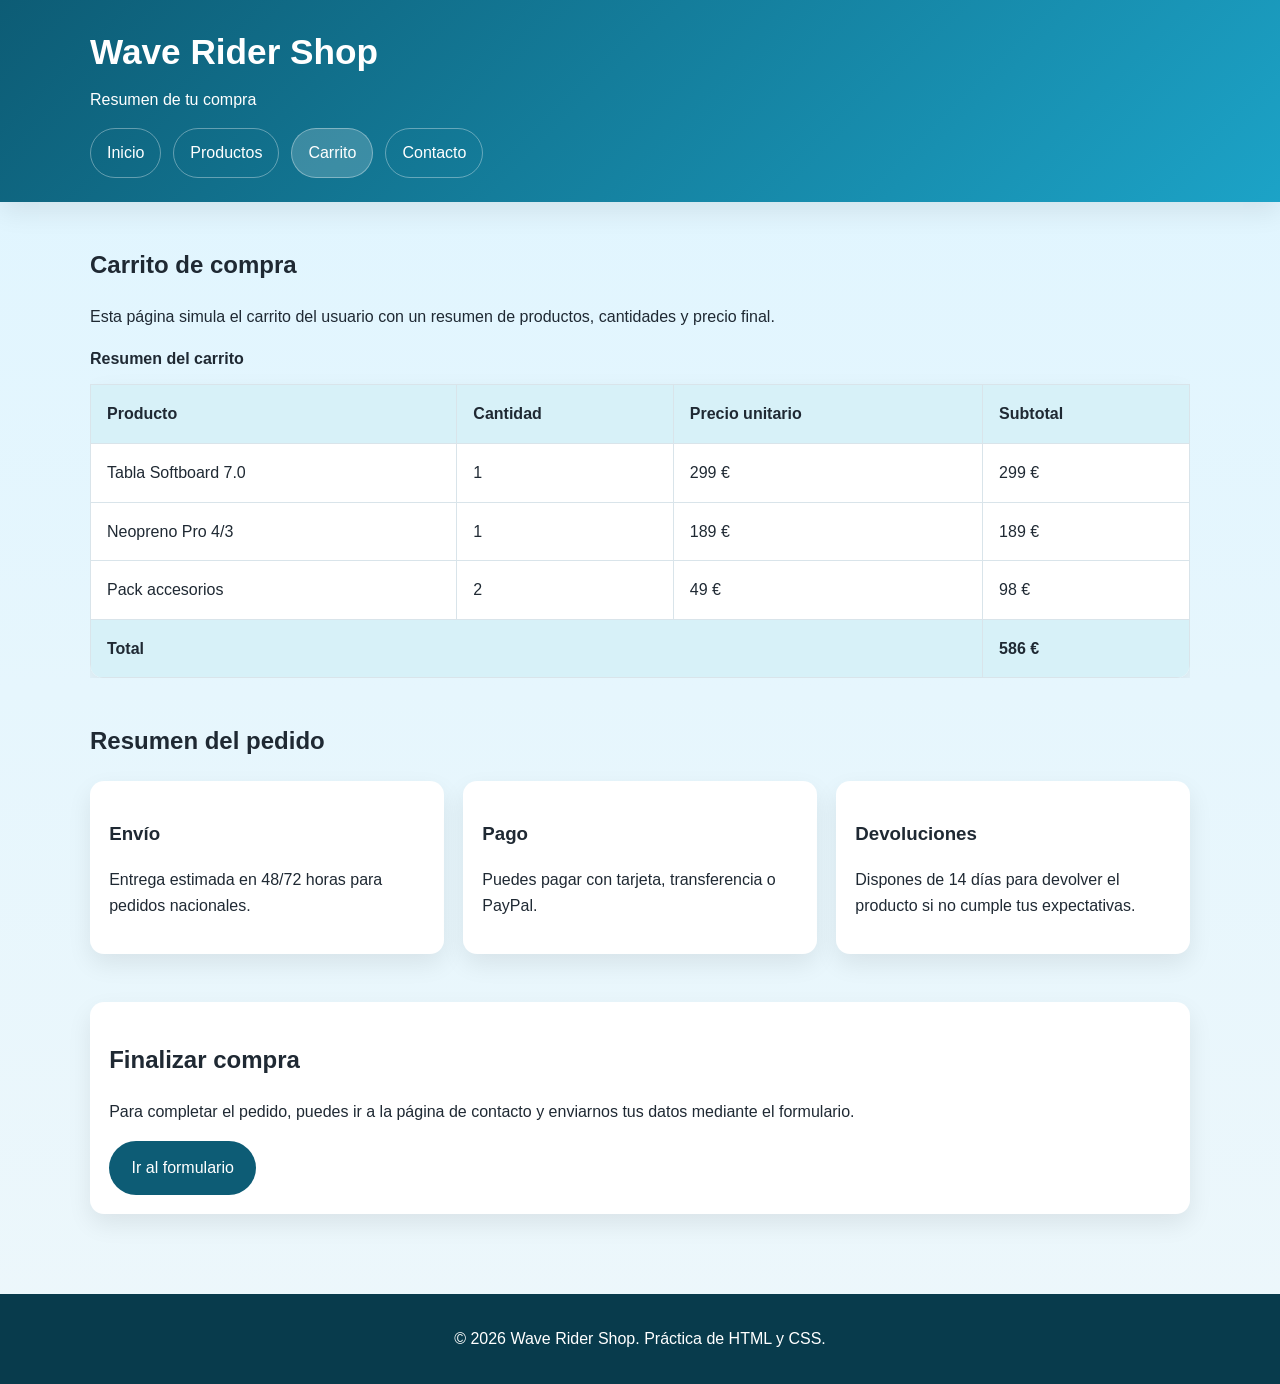
==== carrito.html @ 79ad4d6d "Primera versión web surf prueba" ====
<!DOCTYPE html>
<html lang="es">
<head>
  <meta charset="UTF-8">
  <meta name="viewport" content="width=device-width, initial-scale=1.0">
  <meta name="description" content="Carrito de compra de la tienda de surf.">
  <title>Wave Rider Shop | Carrito</title>
  <link rel="stylesheet" href="styles.css">
</head>
<body>
  <header class="site-header">
    <div class="container">
      <h1>Wave Rider Shop</h1>
      <p class="subtitle">Resumen de tu compra</p>
      <nav aria-label="Menú principal">
        <ul class="nav-list">
          <li><a href="index.html">Inicio</a></li>
          <li><a href="productos.html">Productos</a></li>
          <li><a href="carrito.html" class="active">Carrito</a></li>
          <li><a href="contacto.html">Contacto</a></li>
        </ul>
      </nav>
    </div>
  </header>

  <main class="container section">
    <section>
      <h2>Carrito de compra</h2>
      <p>
        Esta página simula el carrito del usuario con un resumen de productos, cantidades y precio final.
      </p>

      <div class="table-wrapper">
        <table>
          <caption>Resumen del carrito</caption>
          <thead>
            <tr>
              <th>Producto</th>
              <th>Cantidad</th>
              <th>Precio unitario</th>
              <th>Subtotal</th>
            </tr>
          </thead>
          <tbody>
            <tr>
              <td>Tabla Softboard 7.0</td>
              <td>1</td>
              <td>299 €</td>
              <td>299 €</td>
            </tr>
            <tr>
              <td>Neopreno Pro 4/3</td>
              <td>1</td>
              <td>189 €</td>
              <td>189 €</td>
            </tr>
            <tr>
              <td>Pack accesorios</td>
              <td>2</td>
              <td>49 €</td>
              <td>98 €</td>
            </tr>
          </tbody>
          <tfoot>
            <tr>
              <th colspan="3">Total</th>
              <th>586 €</th>
            </tr>
          </tfoot>
        </table>
      </div>
    </section>

    <section class="section">
      <h2>Resumen del pedido</h2>
      <div class="cards-grid">
        <article class="card">
          <h3>Envío</h3>
          <p>
            Entrega estimada en 48/72 horas para pedidos nacionales.
          </p>
        </article>

        <article class="card">
          <h3>Pago</h3>
          <p>
            Puedes pagar con tarjeta, transferencia o PayPal.
          </p>
        </article>

        <article class="card">
          <h3>Devoluciones</h3>
          <p>
            Dispones de 14 días para devolver el producto si no cumple tus expectativas.
          </p>
        </article>
      </div>
    </section>

    <section class="section">
      <article class="card">
        <h2>Finalizar compra</h2>
        <p>
          Para completar el pedido, puedes ir a la página de contacto y enviarnos tus datos mediante el formulario.
        </p>
        <a class="btn" href="contacto.html">Ir al formulario</a>
      </article>
    </section>
  </main>

  <footer class="site-footer">
    <div class="container">
      <p>&copy; 2026 Wave Rider Shop. Práctica de HTML y CSS.</p>
    </div>
  </footer>
</body>
</html>
---- styles.css ----
:root {
  --bg: #edf7fb;
  --primary: #0d5c75;
  --primary-dark: #083b4c;
  --accent: #1ca3c7;
  --text: #1f2933;
  --white: #ffffff;
  --shadow: 0 10px 25px rgba(0, 0, 0, 0.08);
  --radius: 14px;
}

* {
  box-sizing: border-box;
}

html {
  scroll-behavior: smooth;
}

body {
  margin: 0;
  font-family: Arial, Helvetica, sans-serif;
  line-height: 1.6;
  color: var(--text);
  background: linear-gradient(to bottom, #dff5ff, #edf7fb);
}

img {
  max-width: 100%;
  display: block;
  border-radius: 10px;
}

.container {
  width: min(1100px, 92%);
  margin: 0 auto;
}

.site-header {
  background: linear-gradient(135deg, var(--primary), var(--accent));
  color: var(--white);
  padding: 1.5rem 0;
  box-shadow: var(--shadow);
}

.site-header h1 {
  margin: 0;
  font-size: 2.2rem;
}

.subtitle {
  margin-top: 0.4rem;
  margin-bottom: 1rem;
}

.nav-list {
  list-style: none;
  padding: 0;
  margin: 0;
  display: flex;
  flex-wrap: wrap;
  gap: 0.75rem;
}

.nav-list a {
  display: inline-block;
  text-decoration: none;
  color: var(--white);
  padding: 0.7rem 1rem;
  border: 1px solid rgba(255, 255, 255, 0.35);
  border-radius: 999px;
  transition: 0.3s;
}

.nav-list a:hover,
.nav-list a.active {
  background-color: rgba(255, 255, 255, 0.18);
}

.hero {
  padding: 2rem 0;
}

.hero-grid {
  display: grid;
  grid-template-columns: 1.1fr 1fr;
  gap: 1.5rem;
  align-items: center;
}

.section {
  padding: 1.5rem 0;
}

.cards-grid {
  display: grid;
  grid-template-columns: repeat(3, 1fr);
  gap: 1.2rem;
}

.card {
  background-color: var(--white);
  padding: 1.2rem;
  border-radius: var(--radius);
  box-shadow: var(--shadow);
}

.product-card h3 {
  margin-top: 1rem;
}

.price {
  font-size: 1.2rem;
  font-weight: bold;
  color: var(--primary);
}

.btn {
  display: inline-block;
  background-color: var(--primary);
  color: var(--white);
  text-decoration: none;
  border: none;
  border-radius: 999px;
  padding: 0.9rem 1.4rem;
  cursor: pointer;
  transition: 0.3s;
  font-size: 1rem;
}

.btn:hover {
  background-color: var(--primary-dark);
}

.table-wrapper {
  overflow-x: auto;
}

table {
  width: 100%;
  border-collapse: collapse;
  background-color: var(--white);
  border-radius: var(--radius);
  overflow: hidden;
  box-shadow: var(--shadow);
}

caption {
  caption-side: top;
  text-align: left;
  font-weight: bold;
  margin-bottom: 0.8rem;
}

th,
td {
  padding: 1rem;
  border: 1px solid #d9e4ea;
  text-align: left;
}

th {
  background-color: #d7f1f8;
}

.video-wrapper {
  position: relative;
  width: 100%;
  aspect-ratio: 16 / 9;
  overflow: hidden;
  border-radius: 12px;
}

.video-wrapper iframe {
  width: 100%;
  height: 100%;
  border: 0;
}

.feature-list {
  margin: 0;
  padding-left: 1.2rem;
}

.contact-form {
  background-color: var(--white);
  padding: 1.5rem;
  border-radius: var(--radius);
  box-shadow: var(--shadow);
}

fieldset {
  border: 1px solid #cfe3ea;
  border-radius: 12px;
  margin-bottom: 1.2rem;
  padding: 1rem;
}

legend {
  font-weight: bold;
  color: var(--primary-dark);
  padding: 0 0.4rem;
}

label,
.radio-title {
  display: block;
  margin-top: 0.8rem;
  margin-bottom: 0.35rem;
  font-weight: bold;
}

input,
select,
textarea {
  width: 100%;
  padding: 0.85rem;
  border: 1px solid #b9cdd6;
  border-radius: 10px;
  font: inherit;
}

.inline-options {
  display: flex;
  gap: 1rem;
  flex-wrap: wrap;
  margin-bottom: 0.8rem;
}

.inline-options label,
.checkbox-label {
  font-weight: normal;
}

.checkbox-label input,
.inline-options input {
  width: auto;
  margin-right: 0.4rem;
}

.site-footer {
  background-color: var(--primary-dark);
  color: var(--white);
  text-align: center;
  padding: 1rem 0;
  margin-top: 2rem;
}

@media (max-width: 900px) {
  .hero-grid,
  .cards-grid {
    grid-template-columns: 1fr;
  }

  .site-header h1 {
    font-size: 1.8rem;
  }
}
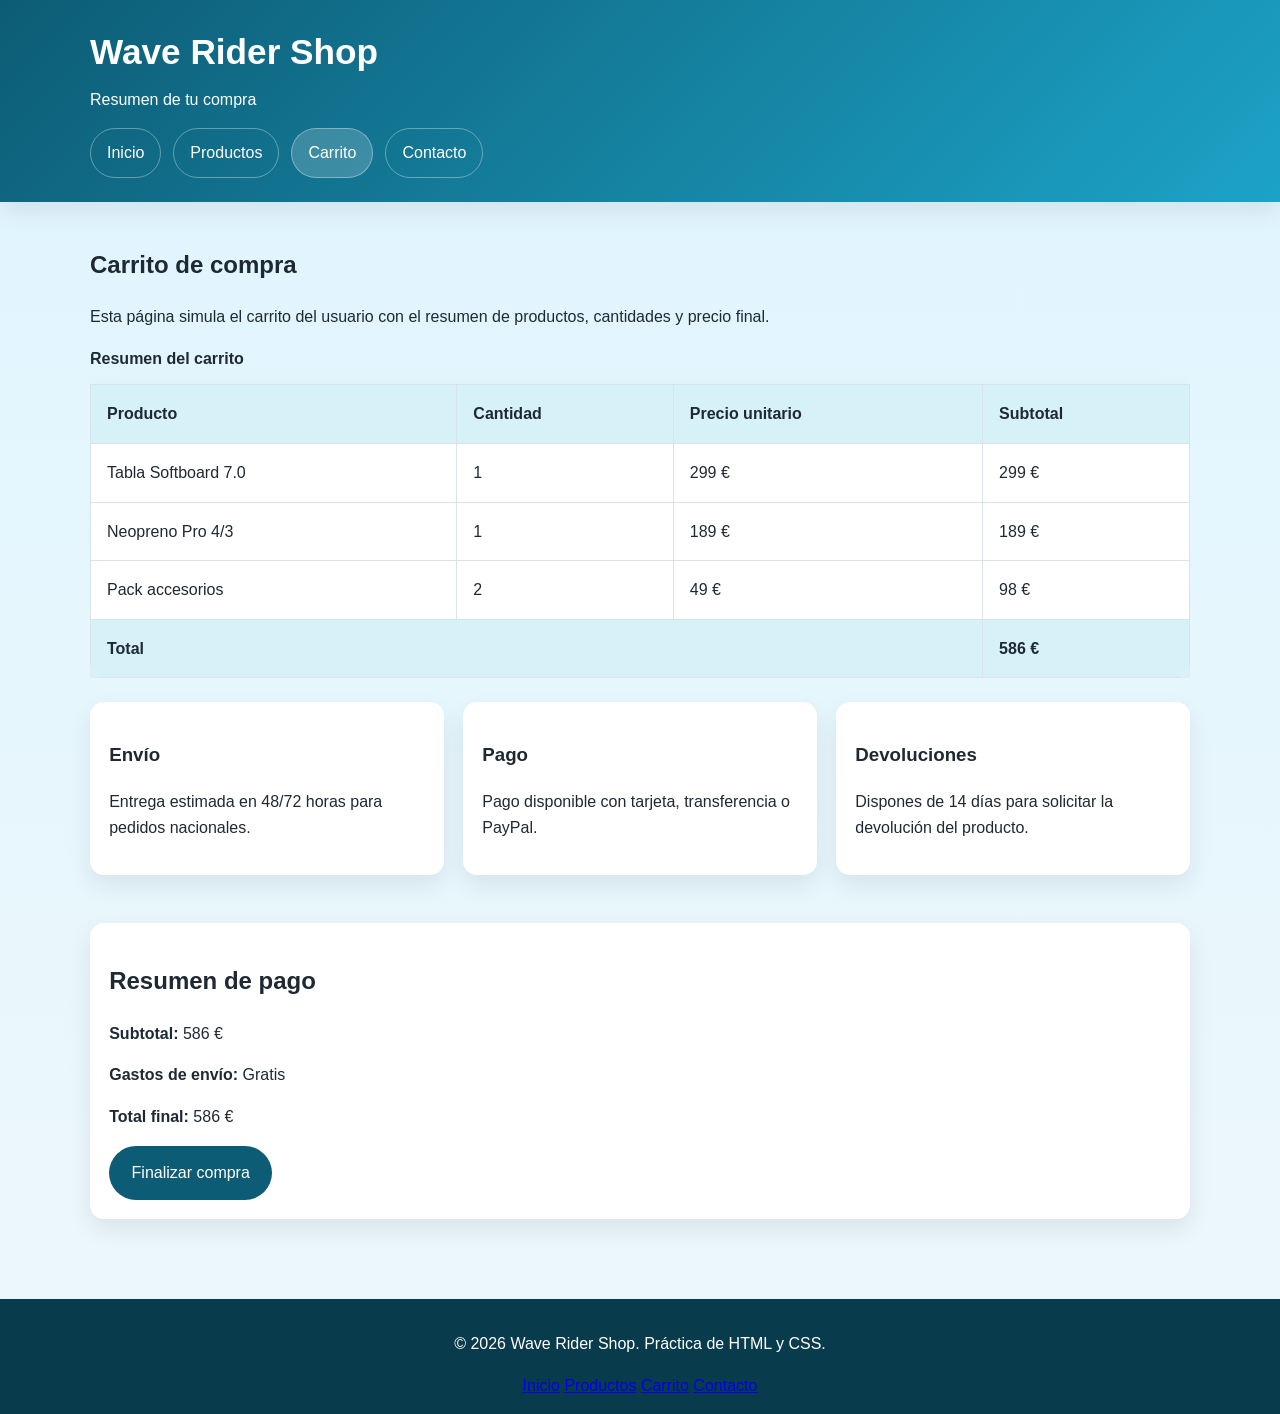
==== commit bf8e01a0: "Cambio más profesional en carrito" ====
--- a/carrito.html
+++ b/carrito.html
@@ -4,114 +4,119 @@
   <meta charset="UTF-8">
   <meta name="viewport" content="width=device-width, initial-scale=1.0">
   <meta name="description" content="Carrito de compra de la tienda de surf.">
+  <meta name="author" content="Tu nombre">
   <title>Wave Rider Shop | Carrito</title>
+  <link rel="icon" href="https://cdn-icons-png.flaticon.com/512/220/220236.png">
   <link rel="stylesheet" href="styles.css">
 </head>
 <body>
-  <header class="site-header">
-    <div class="container">
-      <h1>Wave Rider Shop</h1>
-      <p class="subtitle">Resumen de tu compra</p>
-      <nav aria-label="Menú principal">
-        <ul class="nav-list">
-          <li><a href="index.html">Inicio</a></li>
-          <li><a href="productos.html">Productos</a></li>
-          <li><a href="carrito.html" class="active">Carrito</a></li>
-          <li><a href="contacto.html">Contacto</a></li>
-        </ul>
-      </nav>
+<header class="site-header">
+  <div class="container">
+    <h1>Wave Rider Shop</h1>
+    <p class="subtitle">Resumen de tu compra</p>
+
+    <nav aria-label="Menú principal">
+      <ul class="nav-list">
+        <li><a href="index.html">Inicio</a></li>
+        <li><a href="productos.html">Productos</a></li>
+        <li><a href="carrito.html" class="active">Carrito</a></li>
+        <li><a href="contacto.html">Contacto</a></li>
+      </ul>
+    </nav>
+  </div>
+</header>
+
+<main class="container section">
+  <section>
+    <h2>Carrito de compra</h2>
+    <p>
+      Esta página simula el carrito del usuario con el resumen de productos, cantidades y precio final.
+    </p>
+
+    <div class="table-wrapper">
+      <table>
+        <caption>Resumen del carrito</caption>
+        <thead>
+        <tr>
+          <th>Producto</th>
+          <th>Cantidad</th>
+          <th>Precio unitario</th>
+          <th>Subtotal</th>
+        </tr>
+        </thead>
+        <tbody>
+        <tr>
+          <td>Tabla Softboard 7.0</td>
+          <td>1</td>
+          <td>299 €</td>
+          <td>299 €</td>
+        </tr>
+        <tr>
+          <td>Neopreno Pro 4/3</td>
+          <td>1</td>
+          <td>189 €</td>
+          <td>189 €</td>
+        </tr>
+        <tr>
+          <td>Pack accesorios</td>
+          <td>2</td>
+          <td>49 €</td>
+          <td>98 €</td>
+        </tr>
+        </tbody>
+        <tfoot>
+        <tr>
+          <th colspan="3">Total</th>
+          <th>586 €</th>
+        </tr>
+        </tfoot>
+      </table>
     </div>
-  </header>
+  </section>
 
-  <main class="container section">
-    <section>
-      <h2>Carrito de compra</h2>
-      <p>
-        Esta página simula el carrito del usuario con un resumen de productos, cantidades y precio final.
-      </p>
+  <section class="section">
+    <div class="cards-grid">
+      <article class="card">
+        <h3>Envío</h3>
+        <p>Entrega estimada en 48/72 horas para pedidos nacionales.</p>
+      </article>
 
-      <div class="table-wrapper">
-        <table>
-          <caption>Resumen del carrito</caption>
-          <thead>
-            <tr>
-              <th>Producto</th>
-              <th>Cantidad</th>
-              <th>Precio unitario</th>
-              <th>Subtotal</th>
-            </tr>
-          </thead>
-          <tbody>
-            <tr>
-              <td>Tabla Softboard 7.0</td>
-              <td>1</td>
-              <td>299 €</td>
-              <td>299 €</td>
-            </tr>
-            <tr>
-              <td>Neopreno Pro 4/3</td>
-              <td>1</td>
-              <td>189 €</td>
-              <td>189 €</td>
-            </tr>
-            <tr>
-              <td>Pack accesorios</td>
-              <td>2</td>
-              <td>49 €</td>
-              <td>98 €</td>
-            </tr>
-          </tbody>
-          <tfoot>
-            <tr>
-              <th colspan="3">Total</th>
-              <th>586 €</th>
-            </tr>
-          </tfoot>
-        </table>
-      </div>
-    </section>
+      <article class="card">
+        <h3>Pago</h3>
+        <p>Pago disponible con tarjeta, transferencia o PayPal.</p>
+      </article>
 
-    <section class="section">
-      <h2>Resumen del pedido</h2>
-      <div class="cards-grid">
-        <article class="card">
-          <h3>Envío</h3>
-          <p>
-            Entrega estimada en 48/72 horas para pedidos nacionales.
-          </p>
-        </article>
+      <article class="card">
+        <h3>Devoluciones</h3>
+        <p>Dispones de 14 días para solicitar la devolución del producto.</p>
+      </article>
+    </div>
+  </section>
 
-        <article class="card">
-          <h3>Pago</h3>
-          <p>
-            Puedes pagar con tarjeta, transferencia o PayPal.
-          </p>
-        </article>
+  <section class="section">
+    <article class="card">
+      <h2>Resumen de pago</h2>
+      <p><strong>Subtotal:</strong> 586 €</p>
+      <p><strong>Gastos de envío:</strong> Gratis</p>
+      <p><strong>Total final:</strong> 586 €</p>
+      <a class="btn" href="contacto.html">Finalizar compra</a>
+    </article>
+  </section>
+</main>
 
-        <article class="card">
-          <h3>Devoluciones</h3>
-          <p>
-            Dispones de 14 días para devolver el producto si no cumple tus expectativas.
-          </p>
-        </article>
-      </div>
-    </section>
-
-    <section class="section">
-      <article class="card">
-        <h2>Finalizar compra</h2>
-        <p>
-          Para completar el pedido, puedes ir a la página de contacto y enviarnos tus datos mediante el formulario.
-        </p>
-        <a class="btn" href="contacto.html">Ir al formulario</a>
-      </article>
-    </section>
-  </main>
-
-  <footer class="site-footer">
-    <div class="container">
+<footer class="site-footer">
+  <div class="container footer-grid">
+    <div>
       <p>&copy; 2026 Wave Rider Shop. Práctica de HTML y CSS.</p>
     </div>
-  </footer>
+
+    <div class="footer-links">
+      <a href="index.html">Inicio</a>
+      <a href="productos.html">Productos</a>
+      <a href="carrito.html">Carrito</a>
+      <a href="contacto.html">Contacto</a>
+    </div>
+  </div>
+</footer>
 </body>
 </html>
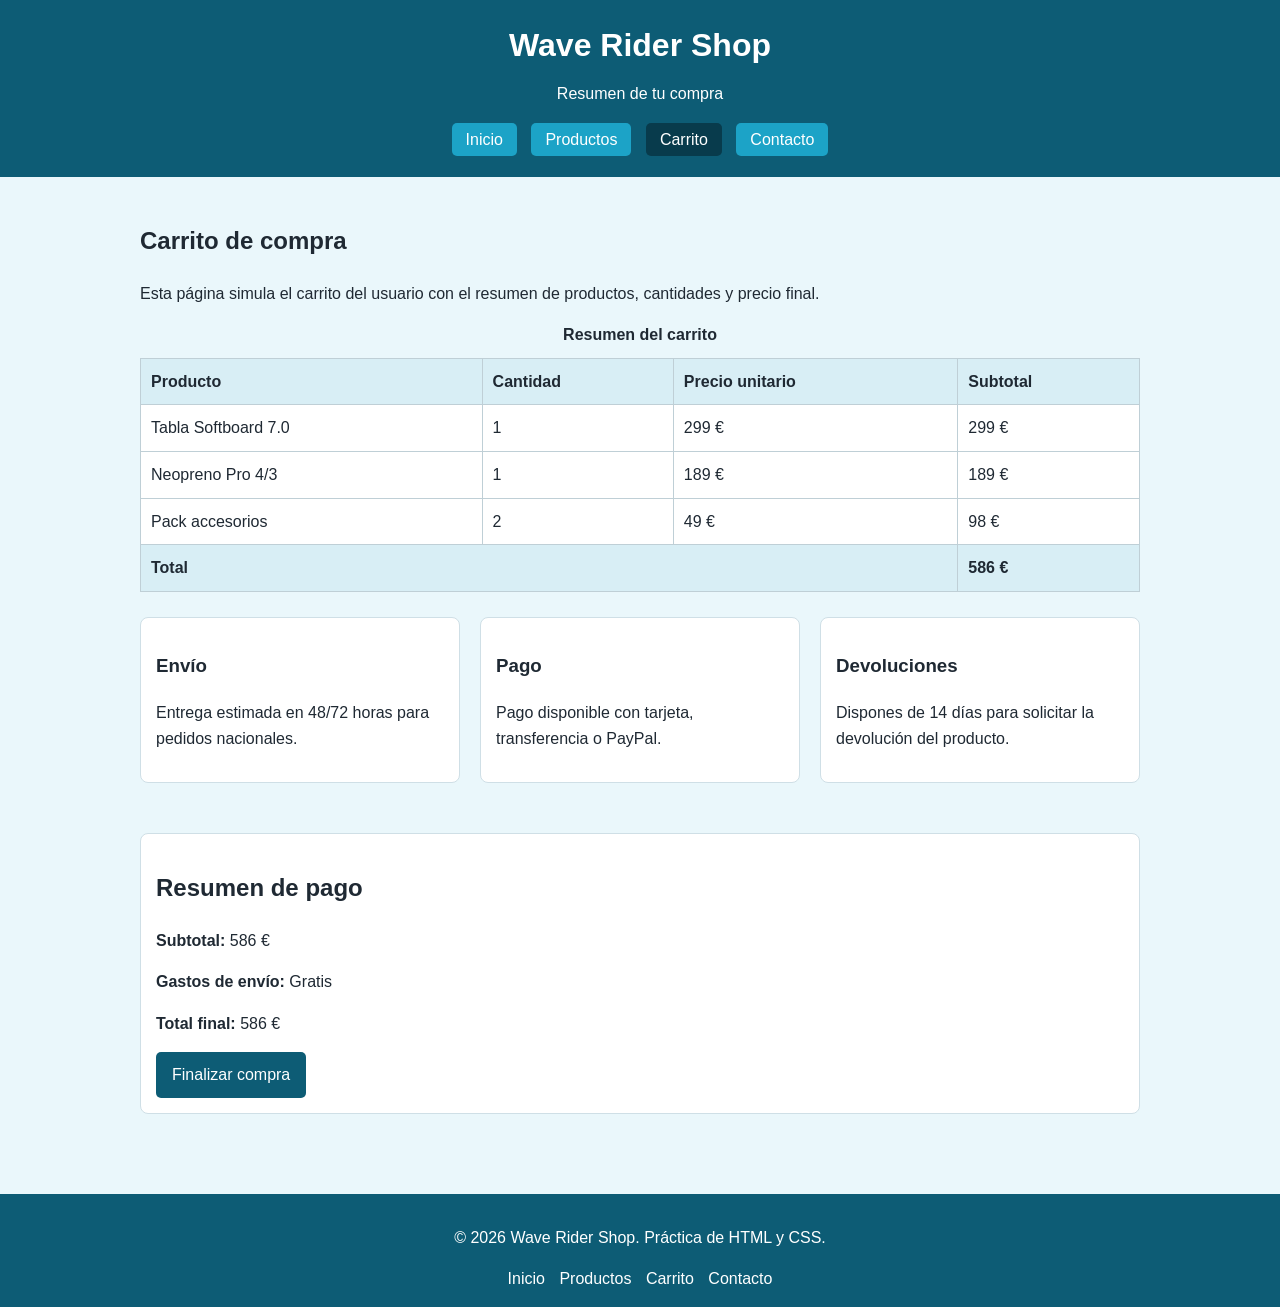
==== commit ac6203a7: "Icono nuevo y carpetas creadas por IntelliJ" ====
--- a/carrito.html
+++ b/carrito.html
@@ -6,7 +6,7 @@
   <meta name="description" content="Carrito de compra de la tienda de surf.">
   <meta name="author" content="Tu nombre">
   <title>Wave Rider Shop | Carrito</title>
-  <link rel="icon" href="https://cdn-icons-png.flaticon.com/512/220/220236.png">
+  <link rel="icon" href="Icono.jpeg" type="image/jpeg">
   <link rel="stylesheet" href="styles.css">
 </head>
 <body>
--- a/styles.css
+++ b/styles.css
@@ -1,135 +1,104 @@
-:root {
-  --bg: #edf7fb;
-  --primary: #0d5c75;
-  --primary-dark: #083b4c;
-  --accent: #1ca3c7;
-  --text: #1f2933;
-  --white: #ffffff;
-  --shadow: 0 10px 25px rgba(0, 0, 0, 0.08);
-  --radius: 14px;
-}
-
-* {
-  box-sizing: border-box;
-}
-
-html {
-  scroll-behavior: smooth;
-}
-
 body {
   margin: 0;
-  font-family: Arial, Helvetica, sans-serif;
+  font-family: Arial, sans-serif;
+  background-color: #eaf7fb;
+  color: #1f2933;
   line-height: 1.6;
-  color: var(--text);
-  background: linear-gradient(to bottom, #dff5ff, #edf7fb);
-}
-
-img {
-  max-width: 100%;
-  display: block;
-  border-radius: 10px;
 }
 
 .container {
-  width: min(1100px, 92%);
+  width: 90%;
+  max-width: 1000px;
   margin: 0 auto;
 }
 
 .site-header {
-  background: linear-gradient(135deg, var(--primary), var(--accent));
-  color: var(--white);
-  padding: 1.5rem 0;
-  box-shadow: var(--shadow);
+  background-color: #0d5c75;
+  color: white;
+  padding: 20px 0;
+  text-align: center;
 }
 
 .site-header h1 {
   margin: 0;
-  font-size: 2.2rem;
 }
 
 .subtitle {
-  margin-top: 0.4rem;
-  margin-bottom: 1rem;
+  margin: 10px 0 15px 0;
 }
 
 .nav-list {
   list-style: none;
   padding: 0;
   margin: 0;
+}
+
+.nav-list li {
+  display: inline-block;
+  margin: 5px;
+}
+
+.nav-list a {
+  text-decoration: none;
+  color: white;
+  background-color: #1ca3c7;
+  padding: 8px 14px;
+  border-radius: 5px;
+}
+
+.nav-list a:hover,
+.nav-list a.active {
+  background-color: #083b4c;
+}
+
+.section {
+  padding: 25px 0;
+}
+
+.hero {
+  padding: 30px 0;
+}
+
+.hero img,
+.product-card img {
+  width: 100%;
+  max-width: 100%;
+  border-radius: 8px;
+}
+
+.cards-grid {
   display: flex;
+  gap: 20px;
   flex-wrap: wrap;
-  gap: 0.75rem;
-}
-
-.nav-list a {
+}
+
+.card {
+  background-color: white;
+  border: 1px solid #cfdfe6;
+  border-radius: 8px;
+  padding: 15px;
+  flex: 1;
+  min-width: 250px;
+}
+
+.price {
+  font-weight: bold;
+  color: #0d5c75;
+}
+
+.btn {
   display: inline-block;
   text-decoration: none;
-  color: var(--white);
-  padding: 0.7rem 1rem;
-  border: 1px solid rgba(255, 255, 255, 0.35);
-  border-radius: 999px;
-  transition: 0.3s;
-}
-
-.nav-list a:hover,
-.nav-list a.active {
-  background-color: rgba(255, 255, 255, 0.18);
-}
-
-.hero {
-  padding: 2rem 0;
-}
-
-.hero-grid {
-  display: grid;
-  grid-template-columns: 1.1fr 1fr;
-  gap: 1.5rem;
-  align-items: center;
-}
-
-.section {
-  padding: 1.5rem 0;
-}
-
-.cards-grid {
-  display: grid;
-  grid-template-columns: repeat(3, 1fr);
-  gap: 1.2rem;
-}
-
-.card {
-  background-color: var(--white);
-  padding: 1.2rem;
-  border-radius: var(--radius);
-  box-shadow: var(--shadow);
-}
-
-.product-card h3 {
-  margin-top: 1rem;
-}
-
-.price {
-  font-size: 1.2rem;
-  font-weight: bold;
-  color: var(--primary);
-}
-
-.btn {
-  display: inline-block;
-  background-color: var(--primary);
-  color: var(--white);
-  text-decoration: none;
+  background-color: #0d5c75;
+  color: white;
+  padding: 10px 16px;
+  border-radius: 5px;
   border: none;
-  border-radius: 999px;
-  padding: 0.9rem 1.4rem;
   cursor: pointer;
-  transition: 0.3s;
-  font-size: 1rem;
 }
 
 .btn:hover {
-  background-color: var(--primary-dark);
+  background-color: #083b4c;
 }
 
 .table-wrapper {
@@ -139,120 +108,114 @@
 table {
   width: 100%;
   border-collapse: collapse;
-  background-color: var(--white);
-  border-radius: var(--radius);
-  overflow: hidden;
-  box-shadow: var(--shadow);
+  background-color: white;
 }
 
 caption {
-  caption-side: top;
-  text-align: left;
   font-weight: bold;
-  margin-bottom: 0.8rem;
+  margin-bottom: 10px;
 }
 
 th,
 td {
-  padding: 1rem;
-  border: 1px solid #d9e4ea;
+  border: 1px solid #bfcfd6;
+  padding: 10px;
   text-align: left;
 }
 
 th {
-  background-color: #d7f1f8;
+  background-color: #d8eef5;
 }
 
 .video-wrapper {
-  position: relative;
-  width: 100%;
-  aspect-ratio: 16 / 9;
-  overflow: hidden;
-  border-radius: 12px;
+  max-width: 700px;
+  margin: 15px auto 0 auto;
 }
 
 .video-wrapper iframe {
   width: 100%;
-  height: 100%;
-  border: 0;
+  height: 400px;
+  border: none;
 }
 
 .feature-list {
-  margin: 0;
-  padding-left: 1.2rem;
+  padding-left: 20px;
 }
 
 .contact-form {
-  background-color: var(--white);
-  padding: 1.5rem;
-  border-radius: var(--radius);
-  box-shadow: var(--shadow);
+  background-color: white;
+  border: 1px solid #cfdfe6;
+  border-radius: 8px;
+  padding: 20px;
 }
 
 fieldset {
-  border: 1px solid #cfe3ea;
-  border-radius: 12px;
-  margin-bottom: 1.2rem;
-  padding: 1rem;
+  margin-bottom: 15px;
+  border: 1px solid #bfcfd6;
+  padding: 15px;
 }
 
 legend {
   font-weight: bold;
-  color: var(--primary-dark);
-  padding: 0 0.4rem;
-}
-
-label,
-.radio-title {
+}
+
+label {
   display: block;
-  margin-top: 0.8rem;
-  margin-bottom: 0.35rem;
-  font-weight: bold;
+  margin-top: 10px;
+  margin-bottom: 5px;
 }
 
 input,
 select,
 textarea {
   width: 100%;
-  padding: 0.85rem;
-  border: 1px solid #b9cdd6;
-  border-radius: 10px;
-  font: inherit;
-}
-
-.inline-options {
-  display: flex;
-  gap: 1rem;
-  flex-wrap: wrap;
-  margin-bottom: 0.8rem;
+  padding: 8px;
+  border: 1px solid #bfcfd6;
+  border-radius: 4px;
+  font-family: Arial, sans-serif;
 }
 
 .inline-options label,
 .checkbox-label {
+  display: inline-block;
+  margin-right: 15px;
   font-weight: normal;
 }
 
-.checkbox-label input,
-.inline-options input {
+.inline-options input,
+.checkbox-label input {
   width: auto;
-  margin-right: 0.4rem;
 }
 
 .site-footer {
-  background-color: var(--primary-dark);
-  color: var(--white);
+  background-color: #0d5c75;
+  color: white;
   text-align: center;
-  padding: 1rem 0;
-  margin-top: 2rem;
-}
-
-@media (max-width: 900px) {
-  .hero-grid,
+  padding: 15px 0;
+  margin-top: 30px;
+}
+
+.site-footer a {
+  color: white;
+  text-decoration: none;
+  margin: 0 5px;
+}
+
+.site-footer a:hover {
+  text-decoration: underline;
+}
+
+@media (max-width: 768px) {
   .cards-grid {
-    grid-template-columns: 1fr;
+    flex-direction: column;
   }
 
-  .site-header h1 {
-    font-size: 1.8rem;
+  .nav-list li {
+    display: block;
+    margin: 8px 0;
+  }
+
+  .video-wrapper iframe {
+    height: 250px;
   }
 }
